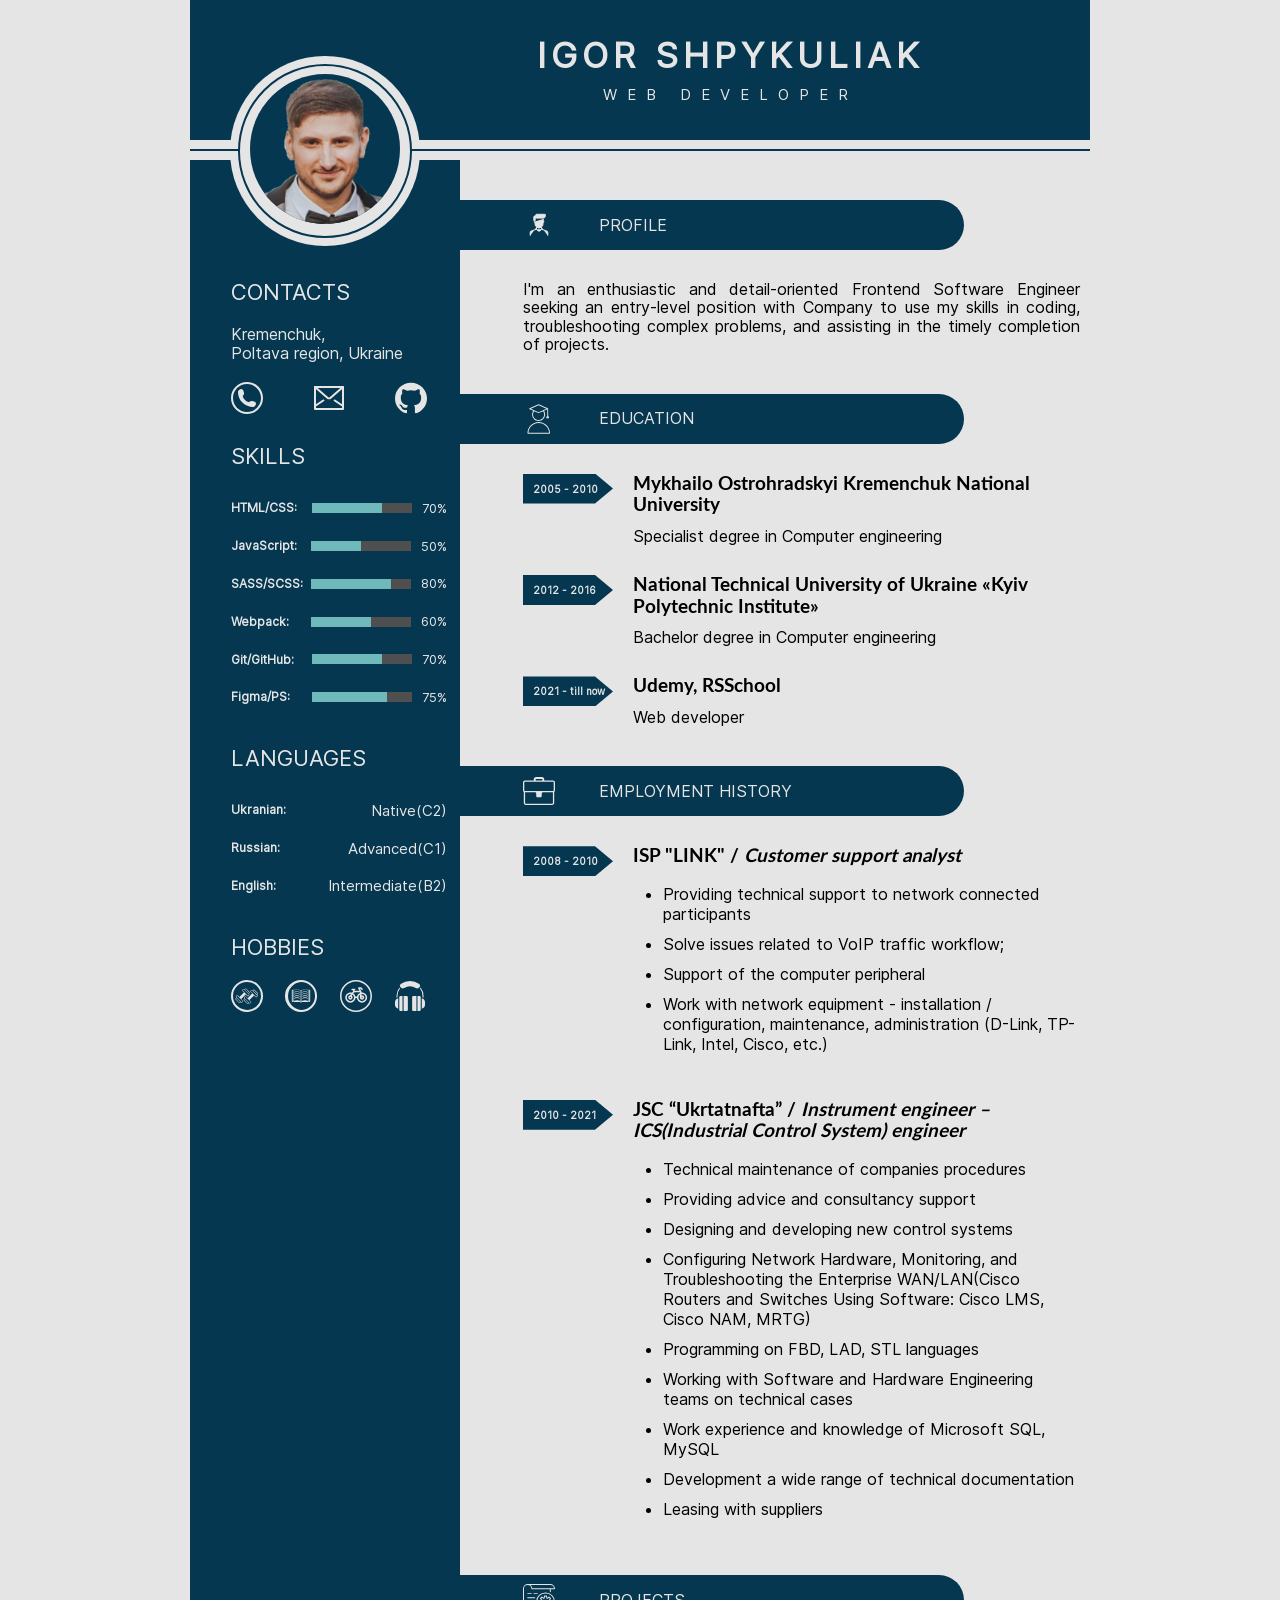
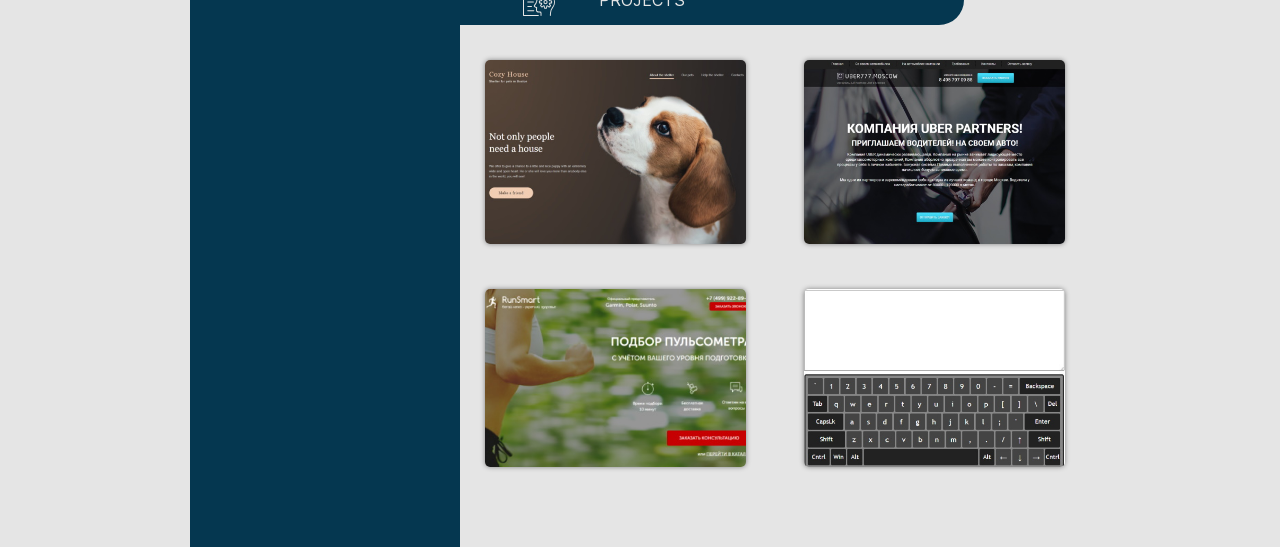
==== index.html @ 48cf309a "init: deploy my cv" ====
<!DOCTYPE html>
<html lang="en">
<head>
    <meta charset="UTF-8">
    <meta http-equiv="X-UA-Compatible" content="IE=edge">
    <meta name="viewport" content="width=device-width, initial-scale=1.0">
    <link type="Image/x-icon" href="icons/favicon.ico" rel="icon">
    <link rel="stylesheet" href="css/normalize.css">
    <link rel="stylesheet" href="css/fonts.css">
    <link rel="stylesheet" href="css/style.min.css">
    <title>Igor Shpykuliak</title>
</head>
<body>
    <div class="container">
        <header class="header">
            <div class="header__logo-wrapper">
                <div class="header__logo">
                    <img src="images/Own.png" alt="Igor" class="header__img">
                </div>
            </div>
            <div class="header__title">
                <h1 class="header__name">Igor Shpykuliak</h1>
                <span class="header__subtitle">Web developer</span>
            </div>
        </header>
   
        <main class="main">
            <aside class="main-aside">
                <div class="main-aside__menu">Menu</div>
                <div class="main-aside__wrapper">
                    <section class="main-aside__contacts">
                        <h2>Contacts</h2>
                        <address class="main-aside__address">Kremenchuk,<br> Poltava region, Ukraine</address>
                        <ul>
                            <li class="main-aside__phone"><a href="tel:+380674388000"><img src="icons/phone.svg" alt="phone"></a></li>
                            <li class="main-aside__mail"><a href="mailto:defleppard333gmail.com"><img src="icons/mail.svg" alt="mail"></a></li>
                            <li class="main-aside__git"><a href="https://github.com/DefLeppard333"><img src="icons/github.svg" alt="git"></a></li>
                        </ul>
                    </section>
                    <section class="main-aside__hard-skills">
                        <h2>Skills</h2>
                        <ul class="main-aside__skills">
                            <li>
                                <h3>HTML<span>/</span>CSS: </h3> 
                                <div class="main-aside__skills-content">
                                    <progress class="main-aside__skills-progress" value="70" max="100" data-current = "70"></progress>
                                    <span class="main-aside__skills-progress-num">70%</span>
                                </div>
                            </li>
                            <li>
                                <h3>JavaScript: </h3> 
                                <div class="main-aside__skills-content">
                                    <progress class="main-aside__skills-progress" value="50" max="100" data-current = "50"></progress>
                                    <span class="main-aside__skills-progress-num">50%</span>
                                </div>
                            </li>
                            <li>
                                <h3>SASS<span>/</span>SCSS: </h3>
                                <div class="main-aside__skills-content">
                                    <progress class="main-aside__skills-progress" value="80" max="100" data-current = "80"></progress>
                                    <span class="main-aside__skills-progress-num">80%</span>
                                </div>
                            </li>
                            <li>
                                <h3>Webpack: </h3>
                                <div class="main-aside__skills-content">
                                    <progress class="main-aside__skills-progress" value="60" max="100" data-current = "60"></progress>
                                    <span class="main-aside__skills-progress-num">60%</span>
                                </div>
                            </li>
                            <li>
                                <h3>Git<span>/</span>GitHub: </h3>
                                <div class="main-aside__skills-content">
                                    <progress class="main-aside__skills-progress" value="70" max="100" data-current = "70"></progress>
                                    <span class="main-aside__skills-progress-num">70%</span>
                                </div>
                            </li>
                            <li>
                                <h3>Figma<span>/</span>PS: </h3>
                                <div class="main-aside__skills-content">
                                    <progress class="main-aside__skills-progress" value="75" max="100" data-current = "75"></progress>
                                    <span class="main-aside__skills-progress-num">75%</span>
                                </div>
                            </li>
                        </ul>
                    </section>
                    <!-- <section class="main-aside__soft-skills">
                        <h2>Soft Skills</h2>
                        <ul class="main-aside__skills">
                            <li>
                                <h3>Problem-Solving: </h3> 
                                <div class="main-aside__skills-content">
                                    <progress class="main-aside__skills-progress" value="100" max="100" data-current = "100"></progress>
                                    <span class="main-aside__skills-progress-num">100%</span>
                                </div>
                            </li>
                            <li>
                                <h3>Adaptability: </h3> 
                                <div class="main-aside__skills-content">
                                    <progress class="main-aside__skills-progress" value="100" max="100" data-current = "100"></progress>
                                    <span class="main-aside__skills-progress-num">100%</span>
                                </div>
                            </li>
                            <li>
                                <h3>Patience: </h3>
                                <div class="main-aside__skills-content">
                                    <progress class="main-aside__skills-progress" value="100" max="100" data-current = "100"></progress>
                                    <span class="main-aside__skills-progress-num">100%</span>
                                </div>
                            </li>
                            <li>
                                <h3>Communication: </h3>
                                <div class="main-aside__skills-content">
                                    <progress class="main-aside__skills-progress" value="90" max="100" data-current = "90"></progress>
                                    <span class="main-aside__skills-progress-num">90%</span>
                                </div>
                            </li>
                            <li>
                                <h3>Teamwork: </h3>
                                <div class="main-aside__skills-content">
                                    <progress class="main-aside__skills-progress" value="80" max="100" data-current = "80"></progress>
                                    <span class="main-aside__skills-progress-num">80%</span>
                                </div>
                            </li>
                        </ul>
                    </section> -->
                    <section class="main-aside__langs">
                        <h2>Languages</h2>
                        <ul class="main-aside__langs-list">
                            <li>
                                <h3>Ukranian:</h3>
                                <span>Native(C2)</span>
                            </li>
                            <li>
                                <h3>Russian:</h3>
                                <span>Advanced(C1)</span>
                            </li>
                            <li>
                                <h3>English:</h3>
                                <span>Intermediate(B2)</span>
                            </li>
                        </ul>
                    </section>
                    <section class="main-aside__hobbies">
                        <h2>Hobbies</h2>
                        <ul>
                            <li><img src="icons/gym.svg" alt=""></li>
                            <li><img src="icons/book.svg" alt=""></li>
                            <li><img src="icons/bicycle.svg" alt=""></li>
                            <li><img src="icons/headphones.svg" alt=""></li>
                        </ul>
                    </section>
                </div>
            </aside>
            <div class="main__content">
                <section class="main__content-profile">
                    <div class="main__content-line">
                        <img src="icons/profile.svg" alt="Profile">
                        <h2>Profile</h2>
                    </div>
                    <div class="main__content-about">I'm an enthusiastic and detail-oriented Frontend Software Engineer seeking an entry-level position with Company to use my skills in coding, troubleshooting complex problems, and assisting in the timely completion of projects.</div>
                </section>
                <section class="main__content-education">
                    <div class="main__content-line">
                        <img src="icons/edu.svg" alt="book">
                        <h2>Education</h2>
                    </div>
                    <div class="main__content-wrapper">
                        <div class="main__content-arrow">2005 - 2010</div>
                        <div class="main__content-text"> 
                            <h3>Mykhailo Ostrohradskyi Kremenchuk National University</h3>
                             Specialist degree in Computer engineering 
                        </div>
                    </div>
                    <div class="main__content-wrapper">
                        <div class="main__content-arrow">2012 - 2016</div>
                        <div class="main__content-text">
                            <h3>National Technical University of Ukraine «Kyiv Polytechnic Institute»</h3>
                            Bachelor degree in Computer engineering  
                        </div>
                    </div>
                    <div class="main__content-wrapper">
                        <div class="main__content-arrow">2021 - till now</div>
                        <div class="main__content-text">
                            <h3>Udemy, RSSchool</h3>
                            Web developer 
                        </div>
                    </div>
                </section>
                <section class="main__content-work">
                    <div class="main__content-line">
                        <img src="icons/work.svg" alt="work">
                        <h2>Employment history</h2>
                    </div>
                    <div class="main__content-wrapper">
                        <div class="main__content-arrow">2008 - 2010</div>
                        <div class="main__content-text"> 
                            <h3>ISP "LINK" / <span>Customer support analyst</span></h3>
                             <ul>
                                 <li>Providing technical support to network connected participants</li>
                                 <li>Solve issues related to VoIP traffic workflow;</li>
                                 <li>Support of the computer peripheral</li>
                                 <li>Work with network equipment - installation / configuration, maintenance, administration (D-Link, TP-Link, Intel, Cisco, etc.)</li>
                             </ul>
                        </div>
                    </div>
                    <div class="main__content-wrapper">
                        <div class="main__content-arrow">2010 - 2021</div>
                        <div class="main__content-text"> 
                            <h3>JSC “Ukrtatnafta” / <span>Instrument engineer – ICS(Industrial Control System) engineer</span></h3>
                             <ul>
                                 <li>Technical maintenance of companies procedures</li>
                                 <li>Providing advice and consultancy support</li>
                                 <li>Designing and developing new control systems</li>
                                 <li>Configuring Network Hardware, Monitoring, and Troubleshooting the Enterprise  WAN/LAN(Cisco Routers and Switches Using Software: Cisco LMS, Cisco NAM, MRTG)</li>
                                 <li>Programming on FBD, LAD, STL languages</li>
                                 <li>Working with Software and Hardware Engineering teams on technical cases</li>
                                 <li>Work experience and knowledge of Microsoft SQL, MySQL</li>
                                 <li>Development a wide range of technical documentation</li>
                                 <li>Leasing with suppliers</li>
                             </ul>
                        </div>
                    </div>                    
                </section>
                <section class="main__content-portfolio">
                    <div class="main__content-line">
                        <img src="icons/portfolio.svg" alt="case">
                        <h2>Projects</h2>
                    </div>
                    <ul class="main__content-list">
                        <li> 
                            <a href="https://rolling-scopes-school.github.io/defleppard333-JSFE2022Q1/shelter/index.html" target="_blank" class="main__content-desc">Shelter</a>
                            <img src="images/shelter.jpg" alt="Shelter">
                        </li>
                        <li> 
                            <a href="https://defleppard333.github.io/uber/" target="_blank" class="main__content-desc"><span>Uber</span> </a>
                            <img src="images/uber.jpg" alt="uber">
                         </li>
                        <li> 
                            <a href="https://defleppard333.github.io/pulse/" target="_blank" class="main__content-desc">Pulse</a>
                            <img src="images/pulse.jpg" alt="pulse"> 
                        </li>
                        <li> 
                            <a href="https://defleppard333.github.io/VirtualKeyboard/" target="_blank" class="main__content-desc">VirtualKeyboard</a>
                            <img src="images/vrk.jpg" alt="keyboard"> 
                        </li>
                        
                       
                    </ul>
                </section>
            </div>
        </main>
    </div>
    <script src="js/index.js"></script>
</body>
</html>
---- css/fonts.css ----
@font-face {
    font-family: 'Inter';
    src: local('Inter Regular'), local('Inter-Regular'),
        url('../fonts/Inter-Regular.woff2') format('woff2'),
        url('../fonts/Inter-Regular.woff') format('woff'),
        url('../fonts/Inter-Regular.ttf') format('truetype');
    font-weight: 400;
    font-style: normal;
}
@font-face {
    font-family: 'Lato';
    src: url('../fonts/Lato-Bold.eot');
    src: url('Lato-Bold.eot?#iefix') format('embedded-opentype'),
    url('../fonts/Lato-Bold.woff') format('woff'),
    url('../fonts/Lato-Bold.ttf') format('truetype');
    font-weight: 700;
    font-style: normal;
    }
---- css/style.min.css ----
:root{font-size:10px}html{scroll-behavior:smooth;font-family:"Inter", sans-serif}body{background-color:#E5E5E5}._lock{overflow:hidden}.container{max-width:900px;margin:0 auto;position:relative}.header{text-align:center;position:relative;height:140px;background-color:#053750}@media (max-width: 360px){.header{height:100px}}.header::after{content:"";position:absolute;bottom:-11px;display:block;width:100%;border-bottom:2px solid #053750;z-index:1}.header__logo{position:absolute;bottom:-60%;left:60px;background-color:#053750;border-radius:100%;width:150px;height:150px;overflow:hidden;z-index:3}@media (max-width: 768px){.header__logo{bottom:0;top:15px;left:4%;width:100px;height:100px}}@media (max-width: 520px){.header__logo{display:none}}.header__logo-wrapper{width:70%}.header__logo-wrapper::after{content:'';position:absolute;bottom:-70%;left:48px;width:170px;height:170px;border-radius:100%;background-color:#E5E5E5;border:2px solid #053750;z-index:2}@media (max-width: 768px){.header__logo-wrapper::after{display:none}}.header__logo-wrapper::before{content:'';position:absolute;bottom:-76%;left:40px;width:190px;height:190px;background-color:#E5E5E5;border-radius:100%;z-index:1}@media (max-width: 768px){.header__logo-wrapper::before{display:none}}.header__logo img{width:80%}.header__title{width:80%;float:right;color:#E5E5E5;text-transform:uppercase}@media (max-width: 520px){.header__title{width:100%}}.header__name{margin:0;margin-top:35px;font-size:35px;letter-spacing:0.5rem}@media (max-width: 600px){.header__name{font-size:26px}}@media (max-width: 360px){.header__name{font-size:20px;margin-top:25px}}.header__subtitle{margin-top:0.5rem;font-size:15px;line-height:40px;letter-spacing:1rem}@media (max-width: 600px){.header__subtitle{font-size:10px}}.main{margin-top:20px;display:-webkit-box;display:-ms-flexbox;display:flex;-webkit-box-pack:center;-ms-flex-pack:center;justify-content:center;position:relative}.main-aside{background-color:#053750;-ms-flex-preferred-size:30%;flex-basis:30%;min-width:270px;position:relative}.main-aside__menu{display:none;position:absolute;top:0;right:-50px;width:50px;height:30px;text-align:center;line-height:28px;color:#E5E5E5;letter-spacing:0.06em;background-color:#053750;cursor:pointer}@media (max-width: 768px){.main-aside__menu{display:block}}@media (max-width: 768px){.main-aside{position:absolute;top:0;left:-270px}.main-aside_active{left:0}}.main-aside__contacts ul{margin:0;margin-top:20px;list-style-type:none;padding:0;display:-webkit-box;display:-ms-flexbox;display:flex;-webkit-box-pack:justify;-ms-flex-pack:justify;justify-content:space-between}.main-aside__contacts ul li{width:32px;height:32px;margin-right:20px}.main-aside__wrapper{margin:100px 5% 0 15%;display:-webkit-box;display:-ms-flexbox;display:flex;-webkit-box-orient:vertical;-webkit-box-direction:normal;-ms-flex-direction:column;flex-direction:column}@media (max-width: 768px){.main-aside__wrapper{margin:20px 5% 0 15%}}.main-aside__wrapper h2{font-size:22px;color:#E5E5E5;font-weight:400;text-transform:uppercase;margin:20px 0}.main-aside__address{-ms-flex-preferred-size:100%;flex-basis:100%;color:#E5E5E5;font-size:16px;font-style:normal}.main-aside__hard-skills{margin-top:10px}.main-aside__skills{padding:0;list-style-type:none;color:#E5E5E5}.main-aside__skills li{display:-webkit-box;display:-ms-flexbox;display:flex;-webkit-box-pack:justify;-ms-flex-pack:justify;justify-content:space-between;-webkit-box-align:center;-ms-flex-align:center;align-items:center}.main-aside__skills h3{font-size:12px}.main-aside__skills-content{display:-webkit-box;display:-ms-flexbox;display:flex;-webkit-box-align:center;-ms-flex-align:center;align-items:center}.main-aside__skills-progress{background-color:#6FB9BA;border-radius:20px}.main-aside__skills-progress::-webkit-progress-bar{background-color:#504f4f}.main-aside__skills-progress::-webkit-progress-value{background-color:#6FB9BA}.main-aside__skills-progress::-moz-progress-bar{background-color:#6FB9BA}.main-aside__skills-progress-num{margin-left:10px;font-size:13px}.main-aside__langs-list{padding:0;list-style-type:none;color:#E5E5E5}.main-aside__langs-list li{display:-webkit-box;display:-ms-flexbox;display:flex;-webkit-box-pack:justify;-ms-flex-pack:justify;justify-content:space-between;-webkit-box-align:center;-ms-flex-align:center;align-items:center}.main-aside__langs-list li h3{font-size:12px}.main-aside__langs-list li span{font-size:15px}.main-aside__hobbies{margin-bottom:20px}.main-aside__hobbies ul{padding:0;list-style-type:none;display:-webkit-box;display:-ms-flexbox;display:flex;-webkit-box-pack:justify;-ms-flex-pack:justify;justify-content:space-between;margin-right:20px}.main-aside__hobbies ul li{width:32px;height:32px}.main__content{-ms-flex-preferred-size:70%;flex-basis:70%}@media (max-width: 768px){.main__content{-ms-flex-preferred-size:100%;flex-basis:100%}}.main__content-line{margin-top:40px;padding-left:10%;height:50px;width:70%;background-color:#053750;border-radius:0 50px 50px 0;display:-webkit-box;display:-ms-flexbox;display:flex;-webkit-box-align:center;-ms-flex-align:center;align-items:center}.main__content-line img{width:32px;height:32px}.main__content-line h2{font-size:22px;color:#E5E5E5;font-weight:400;text-transform:uppercase;margin:20px 0;font-size:16px;margin-left:10%}.main__content-about{margin:30px 10px 0px 10%;font-size:16px;text-align:justify}.main__content-wrapper{display:-webkit-box;display:-ms-flexbox;display:flex;margin:30px 10px 0px 10%}@media (max-width: 500px){.main__content-wrapper{-webkit-box-orient:vertical;-webkit-box-direction:normal;-ms-flex-direction:column;flex-direction:column}}.main__content-arrow{margin-right:20px;-ms-flex-preferred-size:15%;flex-basis:15%;min-width:80px;height:30px;line-height:31px;background-color:#053750;-webkit-clip-path:polygon(0% 0%, 80% 0, 100% 50%, 80% 100%, 0% 100%);clip-path:polygon(0% 0%, 80% 0, 100% 50%, 80% 100%, 0% 100%);text-align:left;padding-left:10px;font-weight:700;color:#E5E5E5;z-index:-1}@media (max-width: 500px){.main__content-arrow{width:15%;margin-bottom:15px}}.main__content-text{-ms-flex-preferred-size:85%;flex-basis:85%;font-size:16px;text-align:left}.main__content-text h3{font-family:"Lato", serif;margin:0;margin-bottom:10px}.main__content-text h3 span{font-style:italic}.main__content-text ul{padding:0px 0px 0px 30px}.main__content-text ul li{margin-bottom:10px;line-height:20px}.main__content-list{display:-webkit-box;display:-ms-flexbox;display:flex;-ms-flex-wrap:wrap;flex-wrap:wrap;-webkit-box-pack:justify;-ms-flex-pack:justify;justify-content:space-between;padding:25px}.main__content-list li{-ms-flex-preferred-size:45%;flex-basis:45%;display:-webkit-box;display:-ms-flexbox;display:flex;overflow:hidden;margin-bottom:45px;position:relative;border-radius:5px;overflow:hidden;-webkit-transition:all 1s ease;transition:all 1s ease;cursor:pointer;-webkit-box-shadow:0 0 5px #808080;box-shadow:0 0 5px #808080;overflow:hidden}.main__content-list li:hover{-webkit-box-shadow:5px 5px 10px #808080;box-shadow:5px 5px 10px #808080}.main__content-list li:hover .main__content-desc{opacity:1;-webkit-transform:rotateY(0);transform:rotateY(0)}.main__content-list li a{color:#E5E5E5;font-size:26px;letter-spacing:2px;text-decoration:none;-webkit-box-align:center;-ms-flex-align:center;align-items:center;-webkit-box-pack:center;-ms-flex-pack:center;justify-content:center;display:-webkit-box;display:-ms-flexbox;display:flex}.main__content-list img{width:100%;-o-object-fit:cover;object-fit:cover;overflow:hidden}.main__content-desc{position:absolute;top:0;left:0;width:100%;height:100%;background-color:#053750;color:white;text-align:center;opacity:0;-webkit-transition:all 1s ease;transition:all 1s ease;-webkit-transform:rotateY(90deg);transform:rotateY(90deg)}
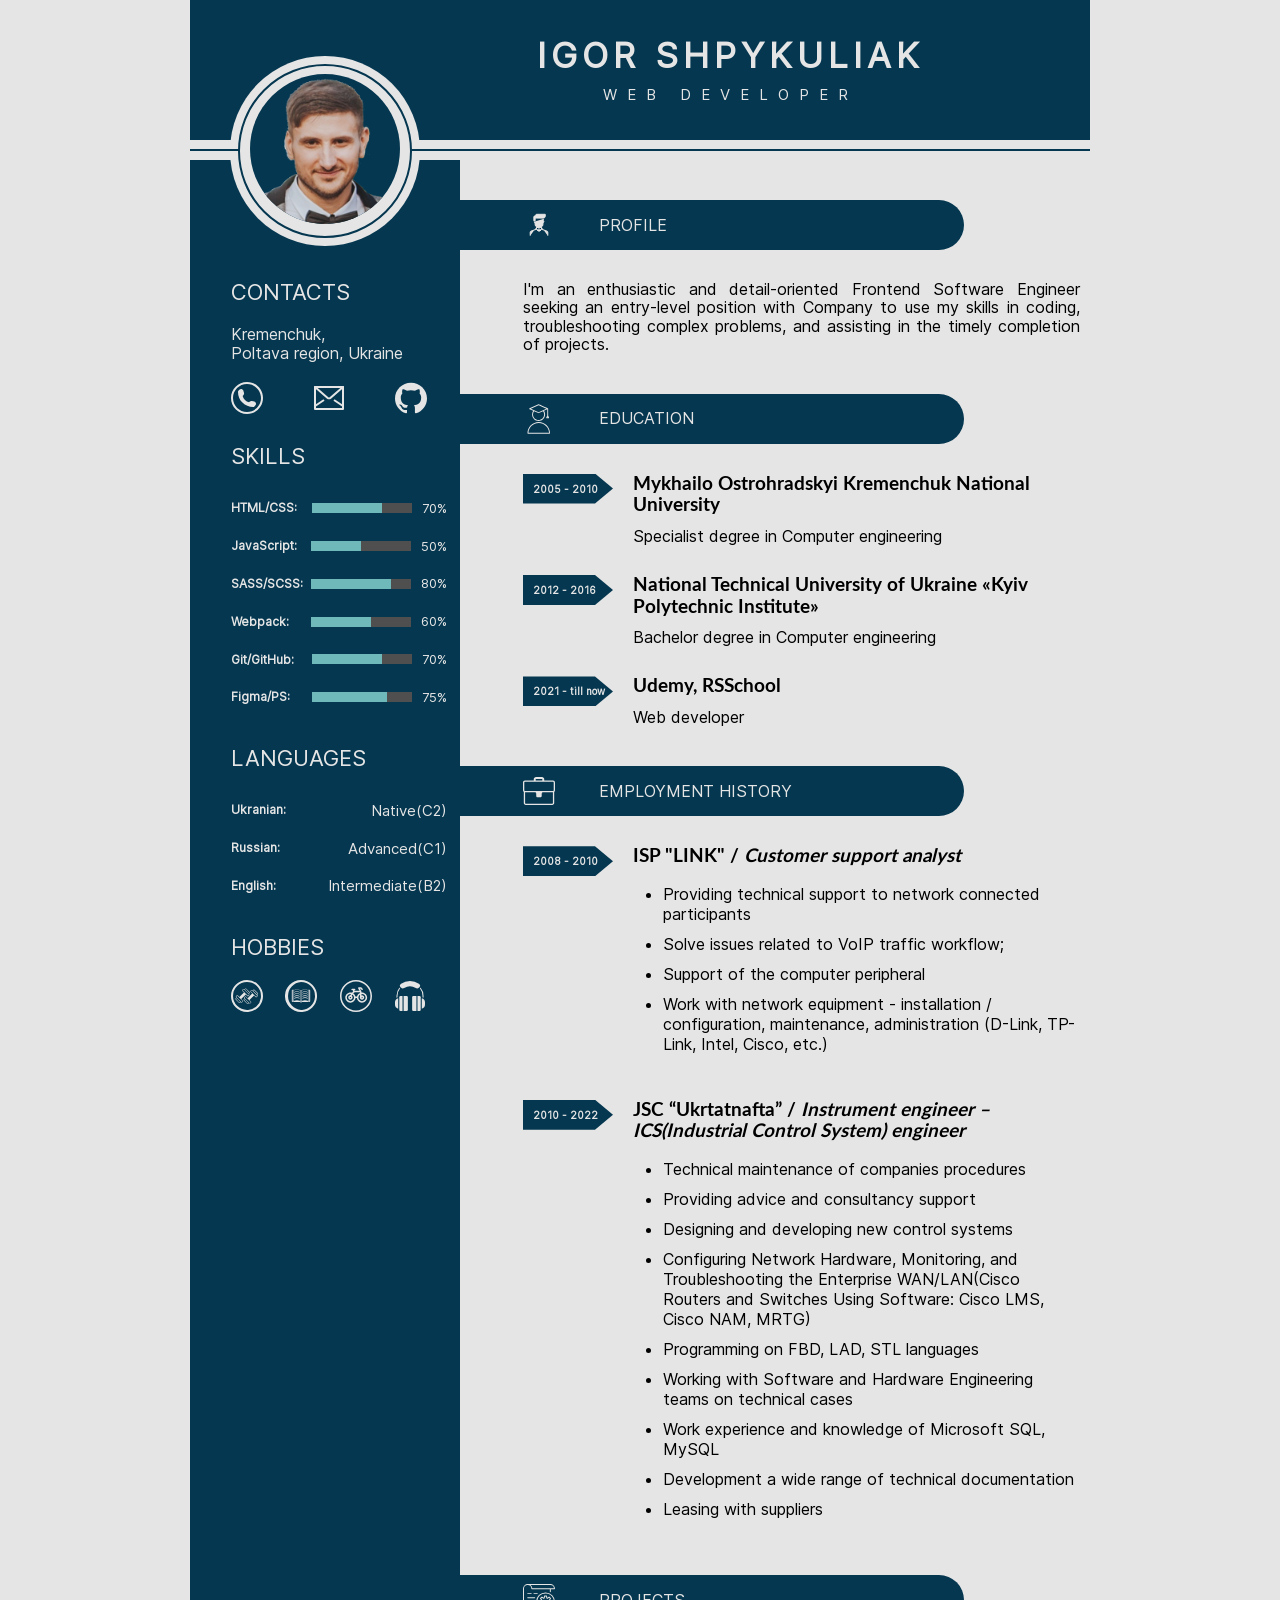
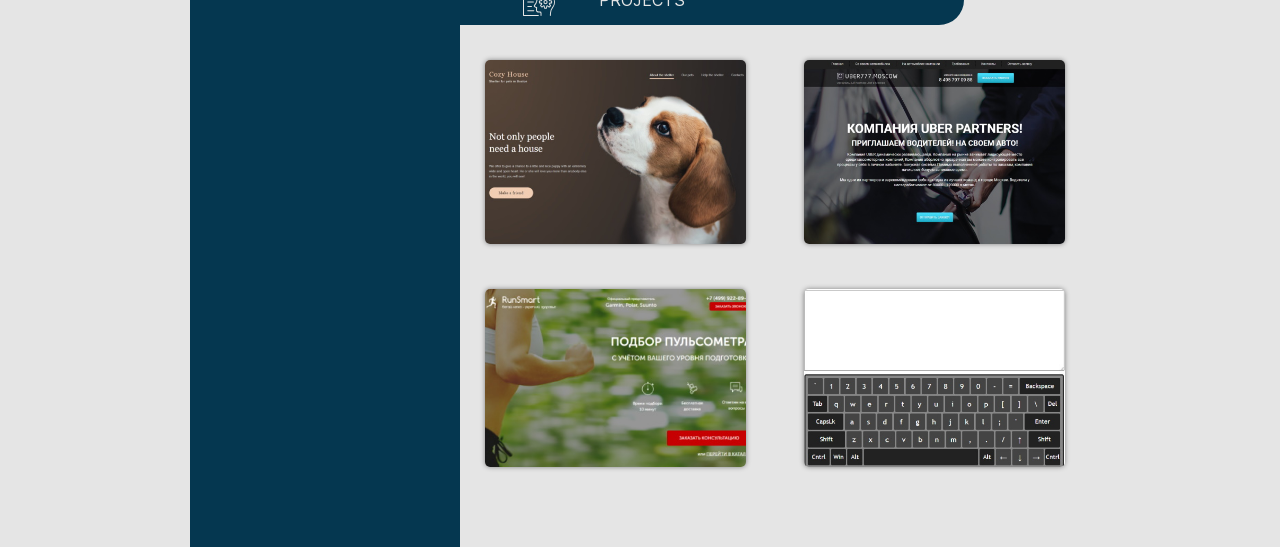
==== commit 5571200b: "Update index.html" ====
--- a/index.html
+++ b/index.html
@@ -205,7 +205,7 @@
                         </div>
                     </div>
                     <div class="main__content-wrapper">
-                        <div class="main__content-arrow">2010 - 2021</div>
+                        <div class="main__content-arrow">2010 - 2022</div>
                         <div class="main__content-text"> 
                             <h3>JSC “Ukrtatnafta” / <span>Instrument engineer – ICS(Industrial Control System) engineer</span></h3>
                              <ul>
@@ -253,4 +253,4 @@
     </div>
     <script src="js/index.js"></script>
 </body>
-</html>+</html>
